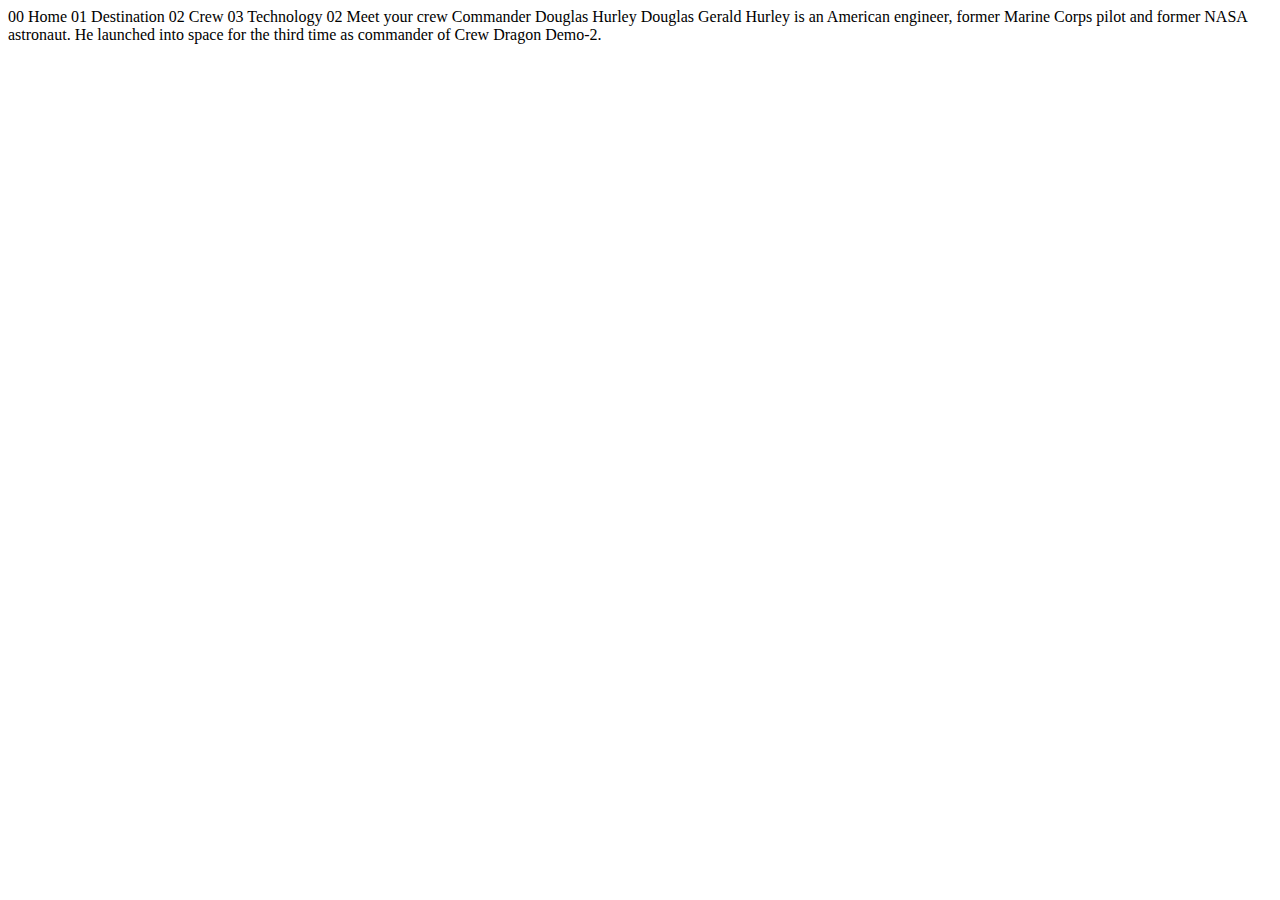
==== starter-code/crew-commander.html @ 58e88e94 "s" ====
<!DOCTYPE html>
<html lang="en">
<head>
  <meta charset="UTF-8">
  <meta name="viewport" content="width=device-width, initial-scale=1.0">

  <link rel="icon" type="image/png" sizes="32x32" href="./assets/favicon-32x32.png">
  
  <title>Frontend Mentor | Space tourism website</title>
</head>
<body>

  00 Home
  01 Destination
  02 Crew
  03 Technology

  02 Meet your crew

  Commander
  Douglas Hurley

  Douglas Gerald Hurley is an American engineer, former Marine Corps pilot 
  and former NASA astronaut. He launched into space for the third time as 
  commander of Crew Dragon Demo-2.
</body>
</html>
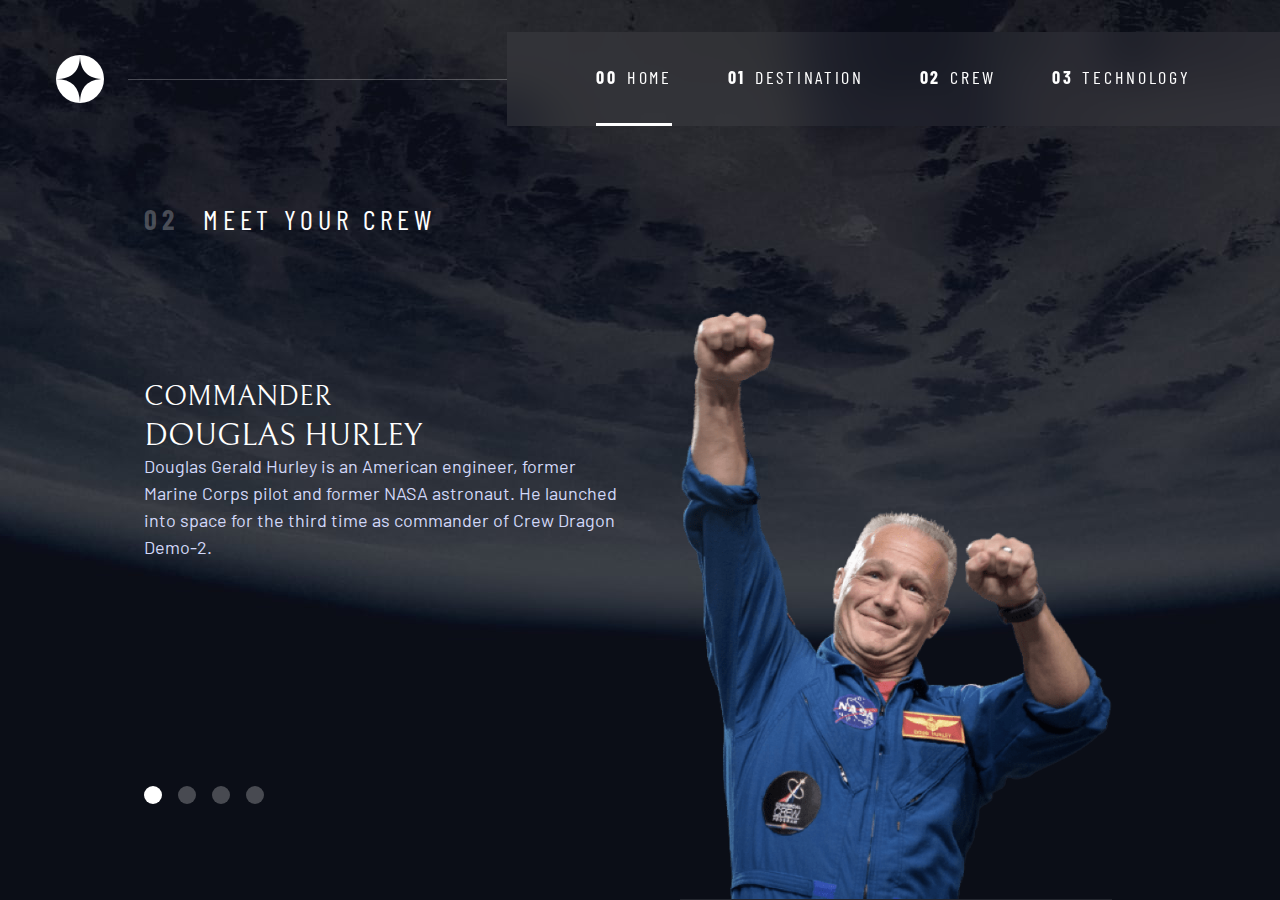
==== commit 6648e29e: "s" ====
--- a/starter-code/crew-commander.html
+++ b/starter-code/crew-commander.html
@@ -1,27 +1,117 @@
 <!DOCTYPE html>
 <html lang="en">
-<head>
-  <meta charset="UTF-8">
-  <meta name="viewport" content="width=device-width, initial-scale=1.0">
+  <head>
+    <meta charset="UTF-8" />
+    <meta name="viewport" content="width=device-width, initial-scale=1.0" />
 
-  <link rel="icon" type="image/png" sizes="32x32" href="./assets/favicon-32x32.png">
-  
-  <title>Frontend Mentor | Space tourism website</title>
-</head>
-<body>
+    <link
+      rel="icon"
+      type="image/png"
+      sizes="32x32"
+      href="./assets/favicon-32x32.png"
+    />
+    <!-- Google fonts -->
+    <link rel="preconnect" href="https://fonts.googleapis.com" />
+    <link rel="preconnect" href="https://fonts.gstatic.com" crossorigin />
+    <link
+      href="https://fonts.googleapis.com/css2?family=Barlow+Condensed:wght@400;700&family=Bellefair&family=Barlow:wght@400;700&display=swap"
+      rel="stylesheet"
+    />
 
-  00 Home
-  01 Destination
-  02 Crew
-  03 Technology
+    <!-- Our custom CSS -->
+    <link rel="stylesheet" href="style.css" />
+    <title>Frontend Mentor | Space tourism website</title>
+    <script src="script.js" defer></script>
+  </head>
 
-  02 Meet your crew
+  <body class="crew">
+    <a class="skip-to-content" href="#main">Skip to content</a>
+    <header class="primary-header flex">
+      <div>
+        <img
+          src="./assets/shared/logo.svg"
+          alt="space tourism logo"
+          class="logo"
+        />
+      </div>
+      <button class="mobile-nav-toggle" aria-controls="primary-navigation">
+        <span class="sr-only" aria-expanded="false">Menu</span>
+      </button>
+      <nav>
+        <ul
+          id="primary-navigation"
+          data-visible="false"
+          class="primary-navigation underline-indicators flex"
+        >
+          <li class="active">
+            <a
+              class="ff-sans-cond uppercase text-white letter-spacing-2"
+              href="index.html"
+              ><span aria-hidden="true">00</span>Home</a
+            >
+          </li>
+          <li>
+            <a
+              class="ff-sans-cond uppercase text-white letter-spacing-2"
+              href="destination.html"
+              ><span aria-hidden="true">01</span>Destination</a
+            >
+          </li>
+          <li>
+            <a
+              class="ff-sans-cond uppercase text-white letter-spacing-2"
+              href="crew.html"
+              ><span aria-hidden="true">02</span>Crew</a
+            >
+          </li>
+          <li>
+            <a
+              class="ff-sans-cond uppercase text-white letter-spacing-2"
+              href="technology.html"
+              ><span aria-hidden="true">03</span>Technology</a
+            >
+          </li>
+        </ul>
+      </nav>
+    </header>
 
-  Commander
-  Douglas Hurley
+    <main id="main" class="grid-container grid-container--crew flow">
 
-  Douglas Gerald Hurley is an American engineer, former Marine Corps pilot 
-  and former NASA astronaut. He launched into space for the third time as 
-  commander of Crew Dragon Demo-2.
-</body>
-</html>+
+      <h1 class="numbered-title">
+        <span aria-hidden="true">02</span> Meet your crew
+      </h1>
+
+
+      <div class="dot-indicators flex">
+        <button aria-selected="true">
+          <span class="sr-only">The commander</span>
+        </button>
+        <button aria-selected="false">
+          <span class="sr-only">The mission specialist</span>
+        </button>
+        <button aria-selected="false">
+          <span class="sr-only">The pilot</span>
+        </button>
+        <button aria-selected="false">
+          <span class="sr-only">The crew engineer</span>
+        </button>
+      </div>
+
+
+      <article class="crew-details">
+        <h2 class="fs-500 ff-serif uppercase">Commander</h2>
+        <p class="fs-600 uppercase ff-serif">Douglas Hurley</p>
+        <p class="text-accent">
+          Douglas Gerald Hurley is an American engineer, former Marine Corps
+          pilot and former NASA astronaut. He launched into space for the third
+          time as commander of Crew Dragon Demo-2.
+        </p>
+      </article>
+
+      <img src="assets/crew/image-douglas-hurley.png" alt="Douglas Hurley" />
+
+
+    </main>
+  </body>
+</html>
--- a/starter-code/style.css
+++ b/starter-code/style.css
@@ -0,0 +1,637 @@
+/* ------------------- */
+/* Custom properties   */
+/* ------------------- */
+
+:root {
+  /* colors */
+  --clr-dark: 230 35% 7%;
+  --clr-light: 231 77% 90%;
+  --clr-white: 0 0% 100%;
+  
+  /* font-sizes */
+  --fs-900: clamp(5rem, 8vw + 1rem, 9.375rem);
+  --fs-800: 3.5rem;
+  --fs-700: 1.5rem;
+  --fs-600: 1rem;
+  --fs-500: 1rem;
+  --fs-400: 0.9375rem;
+  --fs-300: 1rem;
+  --fs-200: 0.875rem;
+  
+  /* font-families */
+  --ff-serif: "Bellefair", serif;
+  --ff-sans-cond: "Barlow Condensed", sans-serif;
+  --ff-sans-normal: "Barlow", sans-serif;
+}
+
+@media (min-width: 35em) {
+  :root {
+      --fs-800: 5rem;
+      --fs-700: 2.5rem;
+      --fs-600: 1.5rem;
+      --fs-500: 1.25rem;
+      --fs-400: 1rem;
+  }
+}
+
+@media (min-width: 45em) {
+  :root {
+      /* font-sizes */
+      --fs-800: 6.25rem;
+      --fs-700: 3.5rem;
+      --fs-600: 2rem;
+      --fs-500: 1.75rem;
+      --fs-400: 1.125rem;
+  }
+}
+
+
+/* ------------------- */
+/* Reset               */
+/* ------------------- */
+
+/* https://piccalil.li/blog/a-modern-css-reset/ */
+
+/* Box sizing */
+*,
+*::before,
+*::after {
+  box-sizing: border-box;
+}
+
+/* Reset margins */
+body,
+h1,
+h2,
+h3,
+h4,
+h5,
+p,
+figure,
+picture {
+  margin: 0; 
+}
+
+h1,
+h2,
+h3,
+h4,
+h5,
+h6,
+p {
+  font-weight: 400;
+}
+
+/* set up the body */
+body {
+  font-family: var(--ff-sans-normal);
+  font-size: var(--fs-400);
+  color: hsl( var(--clr-white) );
+  background-color: hsl( var(--clr-dark) );
+  line-height: 1.5;
+  min-height: 100vh;
+  
+  display: grid;
+  grid-template-rows: min-content 1fr;
+  
+  overflow-x: hidden;
+}
+
+/* make images easier to work with */
+img,
+picutre {
+  max-width: 100%;
+  display: block;
+}
+
+/* make form elements easier to work with */
+input,
+button,
+textarea,
+select {
+  font: inherit;
+}
+
+/* remove animations for people who've turned them off */
+@media (prefers-reduced-motion: reduce) {  
+*,
+*::before,
+*::after {
+  animation-duration: 0.01ms !important;
+  animation-iteration-count: 1 !important;
+  transition-duration: 0.01ms !important;
+  scroll-behavior: auto !important;
+}
+}
+
+
+/* ------------------- */
+/* Utility classes     */
+/* ------------------- */
+
+/* general */
+
+.flex {
+  display: flex;
+  gap: var(--gap, 1rem);
+}
+
+.grid {
+  display: grid;
+  gap: var(--gap, 1rem);
+}
+
+.d-block {
+  display: block;
+}
+
+.flow > *:where(:not(:first-child)) {
+  margin-top: var(--flow-space, 1rem);
+}
+
+.container {
+  padding-inline: 2em;
+  margin-inline: auto;
+  max-width: 80rem;
+}
+
+.sr-only {
+position: absolute; 
+width: 1px;
+height: 1px;
+padding: 0;
+margin: -1px; 
+overflow: hidden;
+clip: rect(0, 0, 0, 0);
+white-space: nowrap; /* added line */
+border: 0;
+}
+
+.skip-to-content {
+  position: absolute;
+  z-index: 9999;
+  background: hsl( var(--clr-white) );
+  color: hsl( var(--clr-dark) ); 
+  padding: .5em 1em;
+  margin-inline: auto;
+  transform: translateY(-100%);
+  transition: transform 250ms ease-in;
+}
+
+.skip-to-content:focus {
+  transform: translateY(0);
+}
+
+/* colors */
+
+.bg-dark { background-color: hsl( var(--clr-dark) );}
+.bg-accent { background-color: hsl( var(--clr-light) );}
+.bg-white { background-color: hsl( var(--clr-white) );}
+
+.text-dark { color: hsl( var(--clr-dark) );}
+.text-accent { color: hsl( var(--clr-light) );}
+.text-white { color: hsl( var(--clr-white) );}
+
+/* typography */
+
+.ff-serif { font-family: var(--ff-serif); } 
+.ff-sans-cond { font-family: var(--ff-sans-cond); } 
+.ff-sans-normal { font-family: var(--ff-sans-normal); } 
+
+.letter-spacing-1 { letter-spacing: 4.75px; } 
+.letter-spacing-2 { letter-spacing: 2.7px; } 
+.letter-spacing-3 { letter-spacing: 2.35px; } 
+
+.uppercase { text-transform: uppercase; }
+
+.fs-900 { font-size: var(--fs-900); }
+.fs-800 { font-size: var(--fs-800); }
+.fs-700 { font-size: var(--fs-700); }
+.fs-600 { font-size: var(--fs-600); }
+.fs-500 { font-size: var(--fs-500); }
+.fs-400 { font-size: var(--fs-400); }
+.fs-300 { font-size: var(--fs-300); }
+.fs-200 { font-size: var(--fs-200); }
+
+.fs-900,
+.fs-800,
+.fs-700,
+.fs-600 {
+  line-height: 1.1;
+}
+
+.numbered-title {
+  font-family: var(--ff-sans-cond);
+  font-size: var(--fs-500);
+  text-transform: uppercase;
+  letter-spacing: 4.72px; 
+}
+
+.numbered-title span {
+  margin-right: .5em;
+  font-weight: 700;
+  color: hsl( var(--clr-white) / .25);
+}
+
+
+/* ------------------- */
+/* Compontents         */
+/* ------------------- */
+
+.large-button {
+  font-size: 2rem;
+  position: relative;
+  z-index: 1;
+  display: inline-grid;
+  place-items: center;
+  padding: 0 2em;
+  border-radius: 50%;
+  aspect-ratio: 1;
+  text-decoration: none;
+}
+
+.large-button::after {
+  content: '';
+  position: absolute;
+  z-index: -1;
+  width: 100%;
+  height: 100%;
+  background: hsl( var(--clr-white) / .1);
+  border-radius: 50%;
+  opacity: 0;
+  transition: opacity 500ms linear, transform 750ms ease-in-out;
+}
+
+.large-button:hover::after,
+.large-button:focus::after {
+  opacity: 1;
+  transform: scale(1.5);
+}
+
+/* primary-header */
+
+.logo {
+  margin: 1.5rem clamp(1.5rem, 5vw, 3.5rem);
+}
+
+.primary-header {
+  justify-content: space-between;
+  align-items: center;
+}
+
+.primary-navigation {
+  --gap: clamp(1.5rem, 5vw, 3.5rem);
+  --underline-gap: 2rem;
+  list-style: none;
+  padding: 0;
+  margin: 0;
+  background: hsl( var(--clr-white) / 0.05);
+  backdrop-filter: blur(1.5rem);
+}
+
+.primary-navigation a {
+  text-decoration: none;
+}
+
+.primary-navigation a > span {
+  font-weight: 700;
+  margin-right: .5em;
+}
+
+.mobile-nav-toggle {
+  display: none;
+}
+
+@media (max-width: 35rem) {
+  .primary-navigation {
+      --underline-gap: .5rem;
+      position: fixed;
+      z-index: 1000;
+      inset: 0 0 0 30%;
+      list-style: none;
+      padding: min(20rem, 15vh) 2rem;
+      margin: 0;
+      flex-direction: column;
+      transform: translateX(100%);
+      transition: transform 500ms ease-in-out;
+  }
+  
+  .primary-navigation[data-visible="true"] {
+      transform: translateX(0);
+  }
+  
+  .primary-navigation.underline-indicators > .active {
+     border: 0;
+  }
+  
+  .mobile-nav-toggle {
+      display: block;
+      position: absolute;
+      z-index: 2000;
+      right: 1rem;
+      top: 2rem;
+      background: transparent;
+      background-image: url(./assets/shared/icon-hamburger.svg);
+      background-repeat: no-repeat;
+      background-position: center;
+      width: 1.5rem;
+      aspect-ratio: 1;
+      border: 0;
+  }
+  
+  .mobile-nav-toggle[aria-expanded="true"] {
+      background-image: url(./assets/shared/icon-close.svg);
+  }
+  
+  .mobile-nav-toggle:focus-visible {
+      outline: 5px solid white;
+      outline-offset: 5px;
+  }
+  
+}
+
+@media (min-width: 35em) {
+  .primary-navigation {
+      padding-inline: clamp(3rem, 7vw, 7rem);
+  }
+}
+
+@media (min-width: 35em) and (max-width: 44.999em) {
+  .primary-navigation a > span {
+      display: none;
+  }
+}
+
+@media (min-width: 45em) {
+  
+   .primary-header::after {
+       content: '';
+       display: block;
+       position: relative;
+       height: 1px;
+       width: 100%;
+       margin-right: -2.5rem;
+       background: hsl( var(--clr-white) / .25);
+       order: 1;
+   }
+   
+  nav {
+      order: 2;
+  }
+  
+  .primary-navigation {
+      margin-block: 2rem;
+  }
+  
+ 
+}
+
+
+.underline-indicators > * {
+  cursor: pointer;
+  padding: var(--underline-gap, 1rem) 0;
+  border: 0;
+  border-bottom: .2rem solid hsl( var(--clr-white) / 0 );
+}
+
+.underline-indicators > *:hover,
+.underline-indicators > *:focus {
+  border-color: hsl( var(--clr-white) / .5);
+}
+
+.underline-indicators > .active,
+.underline-indicators > [aria-selected="true"] {
+  color: hsl( var(--clr-white) / 1);
+  border-color: hsl( var(--clr-white) / 1); 
+}
+
+.tab-list {
+  --gap: 2rem;
+}
+
+.dot-indicators > * {
+  cursor: pointer;
+  border: 0;
+  border-radius: 50%;
+  padding: .5em;
+  background-color: hsl( var(--clr-white) / .25);
+}
+
+.dot-indicators > *:hover,
+.dot-indicators > *:focus { 
+  background-color: hsl( var(--clr-white) / .5);
+}
+
+.dot-indicators > [aria-selected="true"] {
+  background-color: hsl( var(--clr-white) / 1); 
+}
+
+
+/* ----------------------------- */
+/* Page specific background      */
+/* ----------------------------- */
+body {
+  background-size: cover;
+  background-position: bottom center;
+}
+/* home */
+.home {
+background-image: url(./assets/home/background-home-mobile.jpg);
+}
+
+.destination{
+background-image: url(./assets/destination/background-destination-mobile.jpg);
+}
+
+.crew{
+background-image: url(./assets/crew/background-crew-mobile.jpg);
+}
+
+@media (min-width: 35rem) {
+.home {
+    background-position: center center;
+    background-image: url(./assets/home/background-home-tablet.jpg);
+}
+
+.destination{
+  background-image: url(./assets/destination/background-destination-tablet.jpg);
+}
+
+.crew{
+  background-image: url(./assets/crew/background-crew-tablet.jpg);
+}
+}
+
+@media (min-width: 45rem) {
+.home {
+    background-image: url(./assets/home/background-home-desktop.jpg);
+}
+
+.destination{
+  background-image: url(./assets/destination/background-destination-desktop.jpg);
+}
+
+.crew{
+  background-image: url(./assets/crew/background-crew-desktop.jpg);
+}
+} 
+
+/* ----------------------------- */
+/* Layout                        */
+/* ----------------------------- */
+
+
+.grid-container {
+  text-align: center;
+  display: grid;
+  place-items: center;
+  padding-inline: 1rem;
+  padding-bottom: 4rem;
+}
+
+.grid-container p:not([class]) {
+  max-width: 50ch;
+}
+
+.numbered-title {
+  grid-area: title;
+}
+
+/* destination layout */
+
+.grid-container--destination {
+  --flow-space: 2rem;
+  grid-template-areas: 
+      'title'
+      'image'
+      'tabs'
+      'content';
+}
+
+.grid-container--destination > img {
+  grid-area: image;
+  max-width: 60%;
+}
+
+.grid-container--destination > .tab-list {
+  grid-area: tabs;
+}
+
+.grid-container--destination > .destination-info {
+  grid-area: content;
+}
+
+.destination-meta {
+  flex-direction: column;
+  border-top: 1px solid hsl( var(--clr-white) / .1);
+  padding-top: 2.5rem;
+  margin-top: 2.5rem;
+}
+
+.destination-meta p {
+  font-size: 1.75rem;
+}
+
+/* crew layout */
+
+.grid-container--crew {
+  --flow-space: 2rem;
+  grid-template-areas: 
+      'title'
+      'image'
+      'tabs'
+      'content';
+}
+
+.grid-container--crew > img {
+  grid-area: image;
+  max-width: 60%;
+  border-bottom: 1px solid hsl( var(--clr-white) / .1);
+}
+
+.grid-container--crew > .dot-indicators {
+  grid-area: tabs;
+}
+
+.grid-container--crew > .crew-details {
+  grid-area: content;
+}
+
+@media (min-width: 35em) {
+  .numbered-title {
+      justify-self: start;
+      margin-top: 2rem;
+  }
+  
+  .destination-meta {
+      flex-direction: row;
+      justify-content: space-evenly;
+  }
+  
+  .grid-container--crew {
+      padding-bottom: 0;
+      grid-template-areas: 
+          'title'
+          'content'
+          'tabs'
+          'image';
+  }
+  
+  
+}
+
+@media (min-width: 45em) {
+  .grid-container {
+      text-align: left;
+      column-gap: var(--container-gap, 2rem);
+      grid-template-columns: minmax(1rem, 1fr) repeat(2, minmax(0, 30rem)) minmax(1rem, 1fr);
+  }
+  
+  .grid-container--home {
+      padding-bottom: max(6rem, 20vh);
+      align-items: end;
+  }
+  
+  .grid-container--home > *:first-child {
+      grid-column: 2;
+  }
+
+  .grid-container--home > *:last-child {
+      grid-column: 3;
+  }
+  
+  .grid-container--destination {
+      justify-items: start;
+      align-content: start;
+      grid-template-areas: 
+          '. title title .'
+          '. image tabs .'
+          '. image content .';
+  }
+  
+  .grid-container--destination > img,
+  .grid-container--crew > img {
+      max-width: 90%;
+  }
+   
+  .destination-meta {
+      --gap: min(6vw, 6rem);
+      justify-content: start;
+  }
+  
+  .grid-container--crew {
+      grid-template-areas: 
+          '. title title .'
+          '. content image .'
+          '. tabs image .';
+  }
+  
+  .grid-container--crew > .dot-indicators {
+      justify-self: start;
+  }
+  
+  .grid-container--crew > img {
+      align-self: end;
+  }
+
+}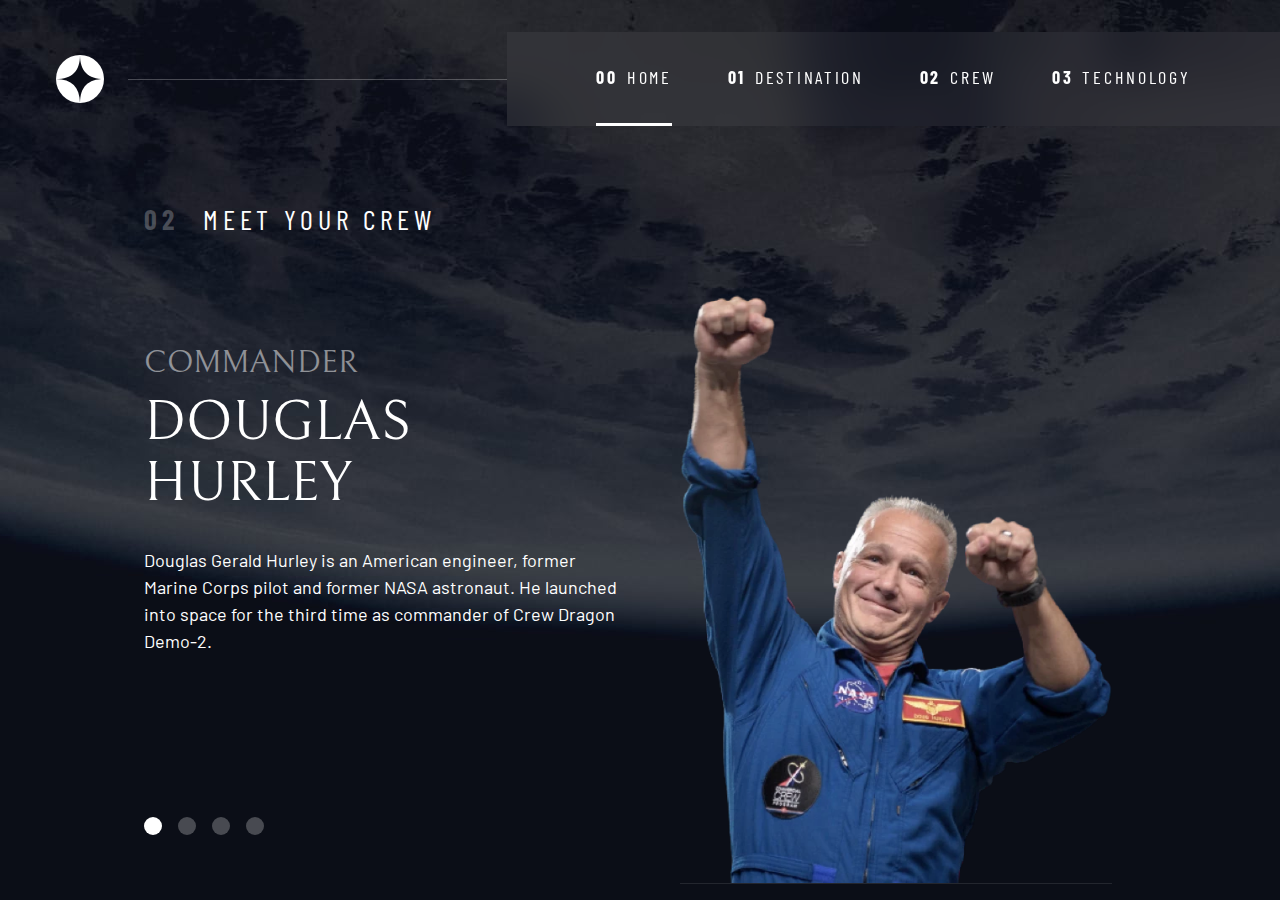
==== commit 3e5cb8dc: "s" ====
--- a/starter-code/crew-commander.html
+++ b/starter-code/crew-commander.html
@@ -21,7 +21,7 @@
     <!-- Our custom CSS -->
     <link rel="stylesheet" href="style.css" />
     <title>Frontend Mentor | Space tourism website</title>
-    <script src="script.js" defer></script>
+    <script src="navigation.js" defer></script>
   </head>
 
   <body class="crew">
@@ -76,12 +76,9 @@
     </header>
 
     <main id="main" class="grid-container grid-container--crew flow">
-
-
       <h1 class="numbered-title">
         <span aria-hidden="true">02</span> Meet your crew
       </h1>
-
 
       <div class="dot-indicators flex">
         <button aria-selected="true">
@@ -98,20 +95,22 @@
         </button>
       </div>
 
-
-      <article class="crew-details">
-        <h2 class="fs-500 ff-serif uppercase">Commander</h2>
-        <p class="fs-600 uppercase ff-serif">Douglas Hurley</p>
-        <p class="text-accent">
+      <article class="crew-details flow">
+        <header class="flow flow--space-small">
+          <h2 class="fs-600 ff-serif uppercase">Commander</h2>
+          <p class="fs-700 uppercase ff-serif">Douglas Hurley</p>
+        </header>
+        <p class="text-white">
           Douglas Gerald Hurley is an American engineer, former Marine Corps
           pilot and former NASA astronaut. He launched into space for the third
           time as commander of Crew Dragon Demo-2.
         </p>
       </article>
-
-      <img src="assets/crew/image-douglas-hurley.png" alt="Douglas Hurley" />
-
-
+      <picture>
+        <source srcset="assets/crew/image-douglas-hurley.webp" type="image/webp">
+        <img src="assets/crew/image-douglas-hurley.png" alt="Douglas Hurley" />
+      </picture>
+      
     </main>
   </body>
 </html>
--- a/starter-code/style.css
+++ b/starter-code/style.css
@@ -147,6 +147,10 @@
 
 .flow > *:where(:not(:first-child)) {
   margin-top: var(--flow-space, 1rem);
+}
+
+.flow--space-small {
+  --flow-space: .75rem;
 }
 
 .container {
@@ -389,9 +393,10 @@
 
 .underline-indicators > * {
   cursor: pointer;
-  padding: var(--underline-gap, 1rem) 0;
+  padding: var(--underline-gap, .5rem) 0;
   border: 0;
   border-bottom: .2rem solid hsl( var(--clr-white) / 0 );
+  background-color: transparent;
 }
 
 .underline-indicators > *:hover,
@@ -436,44 +441,56 @@
 }
 /* home */
 .home {
-background-image: url(./assets/home/background-home-mobile.jpg);
-}
-
-.destination{
-background-image: url(./assets/destination/background-destination-mobile.jpg);
-}
-
-.crew{
-background-image: url(./assets/crew/background-crew-mobile.jpg);
+  background-image: url(./assets/home/background-home-mobile.jpg);
 }
 
 @media (min-width: 35rem) {
-.home {
-    background-position: center center;
-    background-image: url(./assets/home/background-home-tablet.jpg);
-}
-
-.destination{
-  background-image: url(./assets/destination/background-destination-tablet.jpg);
-}
-
-.crew{
-  background-image: url(./assets/crew/background-crew-tablet.jpg);
-}
+  .home {
+      background-position: center center;
+      background-image: url(./assets/home/background-home-tablet.jpg);
+  }
 }
 
 @media (min-width: 45rem) {
-.home {
-    background-image: url(./assets/home/background-home-desktop.jpg);
-}
-
-.destination{
-  background-image: url(./assets/destination/background-destination-desktop.jpg);
-}
-
-.crew{
-  background-image: url(./assets/crew/background-crew-desktop.jpg);
-}
+  .home {
+      background-image: url(./assets/home/background-home-desktop.jpg);
+  }
+} 
+
+/* destination */
+.destination {
+  background-image: url(./assets/destination/background-destination-mobile.jpg);
+}
+
+@media (min-width: 35rem) {
+  .destination {
+      background-position: center center;
+      background-image: url(./assets/destination/background-destination-tablet.jpg);
+  }
+}
+
+@media (min-width: 45rem) {
+  .destination {
+      background-image: url(./assets/destination/background-destination-desktop.jpg);
+  }
+} 
+
+/* crew */
+.crew {
+  background-image: url(./assets/home/background-crew-mobile.jpg);
+}
+
+@media (min-width: 35rem) {
+  .crew {
+      background-position: center center;
+      background-image: url(./assets/crew/background-crew-tablet.jpg);
+  }
+}
+
+@media (min-width: 45rem) {
+  .crew {
+      background-image: url(./assets/crew/background-crew-desktop.jpg);
+  }
 } 
 
 /* ----------------------------- */
@@ -508,7 +525,7 @@
       'content';
 }
 
-.grid-container--destination > img {
+.grid-container--destination > picture {
   grid-area: image;
   max-width: 60%;
 }
@@ -543,7 +560,7 @@
       'content';
 }
 
-.grid-container--crew > img {
+.grid-container--crew > picture {
   grid-area: image;
   max-width: 60%;
   border-bottom: 1px solid hsl( var(--clr-white) / .1);
@@ -555,6 +572,10 @@
 
 .grid-container--crew > .crew-details {
   grid-area: content;
+}
+
+.crew-details h2 {
+  color: hsl( var(--clr-white) / .5);
 }
 
 @media (min-width: 35em) {
@@ -609,8 +630,8 @@
           '. image content .';
   }
   
-  .grid-container--destination > img,
-  .grid-container--crew > img {
+  .grid-container--destination > picture,
+  .grid-container--crew > picture{
       max-width: 90%;
   }
    
@@ -630,8 +651,13 @@
       justify-self: start;
   }
   
-  .grid-container--crew > img {
+  /* .grid-container--crew > picture {
       align-self: end;
-  }
-
+  } */
+
+}
+
+
+[role="tab"]:focus {
+  color: limegreen;
 }